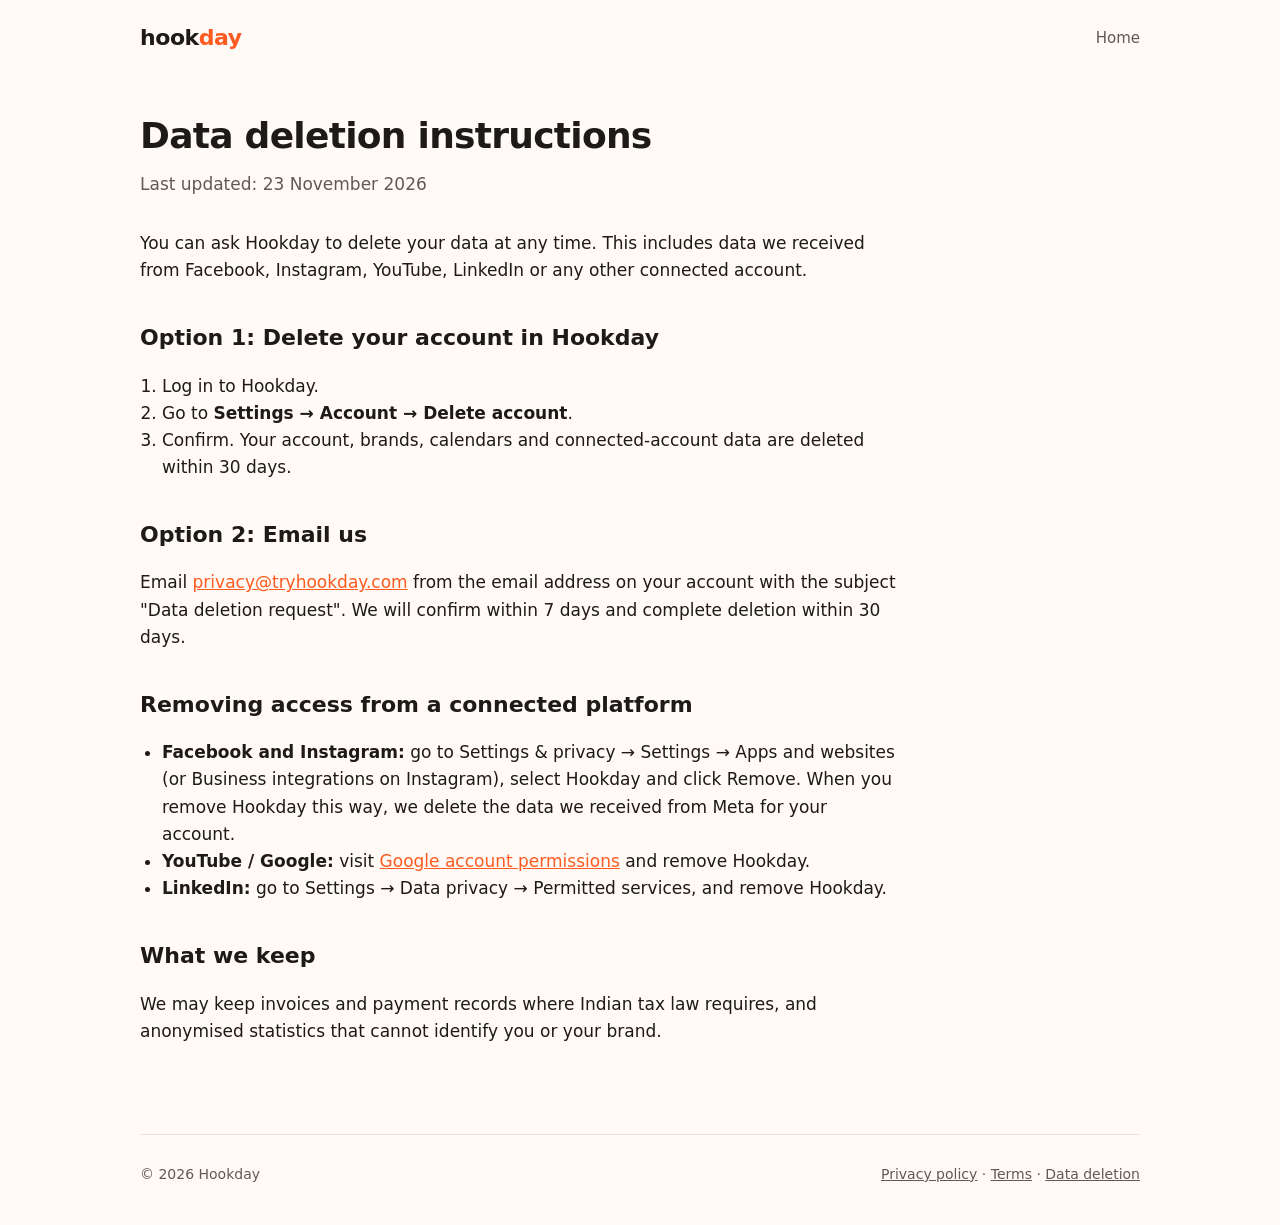
==== site/data-deletion.html @ 972a2514 "Add Hookday website with privacy, terms and data-deletion pages Co-Authored-By: Claude Opus 5.5 <nor" ====
<!doctype html>
<html lang="en">
<head>
  <meta charset="utf-8">
  <meta name="viewport" content="width=device-width, initial-scale=1">
  <title>Data deletion | Hookday</title>
  <link rel="stylesheet" href="styles.css">
</head>
<body>
  <div class="wrap">
    <header class="site"><a class="logo" href="/">hook<span>day</span></a><nav><a href="/">Home</a></nav></header>
    <main class="legal">
      <h1>Data deletion instructions</h1>
      <p class="updated">Last updated: 23 November 2026</p>

      <p>You can ask Hookday to delete your data at any time. This includes data we received from Facebook, Instagram, YouTube, LinkedIn or any other connected account.</p>

      <h2>Option 1: Delete your account in Hookday</h2>
      <ol>
        <li>Log in to Hookday.</li>
        <li>Go to <strong>Settings → Account → Delete account</strong>.</li>
        <li>Confirm. Your account, brands, calendars and connected-account data are deleted within 30 days.</li>
      </ol>

      <h2>Option 2: Email us</h2>
      <p>Email <a href="mailto:privacy@tryhookday.com?subject=Data%20deletion%20request">privacy@tryhookday.com</a> from the email address on your account with the subject "Data deletion request". We will confirm within 7 days and complete deletion within 30 days.</p>

      <h2>Removing access from a connected platform</h2>
      <ul>
        <li><strong>Facebook and Instagram:</strong> go to Settings &amp; privacy → Settings → Apps and websites (or Business integrations on Instagram), select Hookday and click Remove. When you remove Hookday this way, we delete the data we received from Meta for your account.</li>
        <li><strong>YouTube / Google:</strong> visit <a href="https://myaccount.google.com/permissions">Google account permissions</a> and remove Hookday.</li>
        <li><strong>LinkedIn:</strong> go to Settings → Data privacy → Permitted services, and remove Hookday.</li>
      </ul>

      <h2>What we keep</h2>
      <p>We may keep invoices and payment records where Indian tax law requires, and anonymised statistics that cannot identify you or your brand.</p>
    </main>
    <footer class="site"><span>&copy; 2026 Hookday</span><span><a href="privacy.html">Privacy policy</a> · <a href="terms.html">Terms</a> · <a href="data-deletion.html">Data deletion</a></span></footer>
  </div>
</body>
</html>
---- site/styles.css ----
:root {
  --bg: #fffaf5;
  --ink: #1d1a17;
  --muted: #5f5a54;
  --accent: #ff5a1f;
  --accent-ink: #ffffff;
  --card: #ffffff;
  --line: #ece4da;
  --max: 1040px;
}
@media (prefers-color-scheme: dark) {
  :root {
    --bg: #141210;
    --ink: #f4efe9;
    --muted: #b3aba2;
    --card: #1e1b18;
    --line: #2f2a25;
  }
}
* { box-sizing: border-box; }
html { -webkit-text-size-adjust: 100%; }
body {
  margin: 0;
  background: var(--bg);
  color: var(--ink);
  font: 17px/1.6 "Inter", system-ui, -apple-system, "Segoe UI", Roboto, sans-serif;
}
a { color: var(--accent); }
.wrap { max-width: var(--max); margin: 0 auto; padding: 0 20px; }

header.site {
  display: flex; align-items: center; justify-content: space-between;
  padding: 20px 0;
}
.logo { font-weight: 800; font-size: 22px; letter-spacing: -0.02em; color: var(--ink); text-decoration: none; }
.logo span { color: var(--accent); }
nav a { color: var(--muted); text-decoration: none; margin-left: 20px; font-size: 15px; }
nav a:hover { color: var(--ink); }

.hero { padding: 72px 0 56px; }
.hero h1 { font-size: clamp(36px, 6vw, 60px); line-height: 1.08; letter-spacing: -0.03em; margin: 0 0 20px; max-width: 14ch; }
.hero p.lead { font-size: 20px; color: var(--muted); max-width: 56ch; margin: 0 0 32px; }
.btn {
  display: inline-block; background: var(--accent); color: var(--accent-ink);
  padding: 14px 24px; border-radius: 10px; font-weight: 600; text-decoration: none;
}
.btn:hover { filter: brightness(0.95); }
.note { color: var(--muted); font-size: 14px; margin-top: 12px; }

.grid { display: grid; grid-template-columns: 1fr; gap: 20px; padding: 24px 0 64px; }
@media (min-width: 700px) { .grid { grid-template-columns: 1fr 1fr; } }
.card { background: var(--card); border: 1px solid var(--line); border-radius: 14px; padding: 24px; }
.card h3 { margin: 0 0 8px; font-size: 19px; }
.card p { margin: 0; color: var(--muted); font-size: 16px; }

section.how { padding: 16px 0 72px; }
section.how h2 { font-size: 30px; letter-spacing: -0.02em; margin: 0 0 20px; }
section.how ol { padding-left: 22px; color: var(--muted); max-width: 60ch; }
section.how li { margin-bottom: 10px; }
section.how li strong { color: var(--ink); }

.legal { max-width: 760px; padding: 32px 0 72px; }
.legal h1 { font-size: 36px; letter-spacing: -0.02em; margin: 0 0 6px; }
.legal .updated { color: var(--muted); margin: 0 0 32px; }
.legal h2 { font-size: 22px; margin: 36px 0 10px; }
.legal p, .legal li { color: var(--ink); }
.legal ul, .legal ol { padding-left: 22px; }

footer.site {
  border-top: 1px solid var(--line); padding: 28px 0 40px; color: var(--muted); font-size: 14px;
  display: flex; flex-wrap: wrap; gap: 12px 24px; justify-content: space-between;
}
footer.site a { color: var(--muted); }
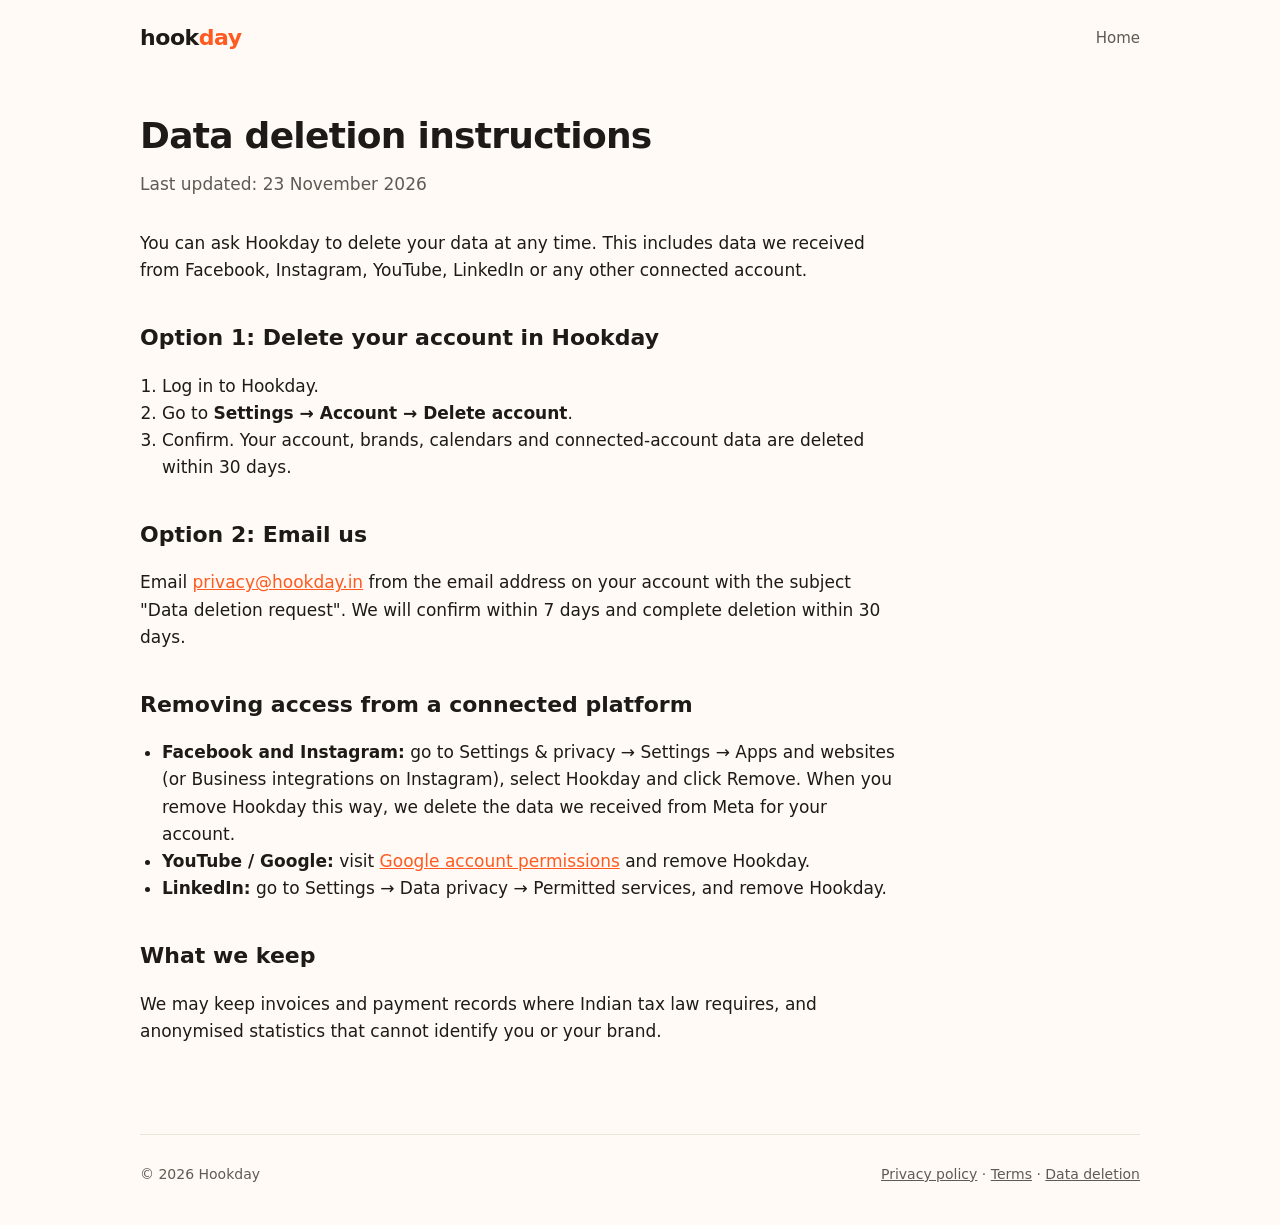
==== commit 2361389d: "Use hookday.in domain and email addresses Co-Authored-By: Claude Opus 5.5 <noreply@anthropic.com> Cl" ====
--- a/site/data-deletion.html
+++ b/site/data-deletion.html
@@ -4,6 +4,7 @@
   <meta charset="utf-8">
   <meta name="viewport" content="width=device-width, initial-scale=1">
   <title>Data deletion | Hookday</title>
+  <link rel="icon" href="assets/hookday-icon-1024.png">
   <link rel="stylesheet" href="styles.css">
 </head>
 <body>
@@ -23,7 +24,7 @@
       </ol>
 
       <h2>Option 2: Email us</h2>
-      <p>Email <a href="mailto:privacy@tryhookday.com?subject=Data%20deletion%20request">privacy@tryhookday.com</a> from the email address on your account with the subject "Data deletion request". We will confirm within 7 days and complete deletion within 30 days.</p>
+      <p>Email <a href="mailto:privacy@hookday.in?subject=Data%20deletion%20request">privacy@hookday.in</a> from the email address on your account with the subject "Data deletion request". We will confirm within 7 days and complete deletion within 30 days.</p>
 
       <h2>Removing access from a connected platform</h2>
       <ul>
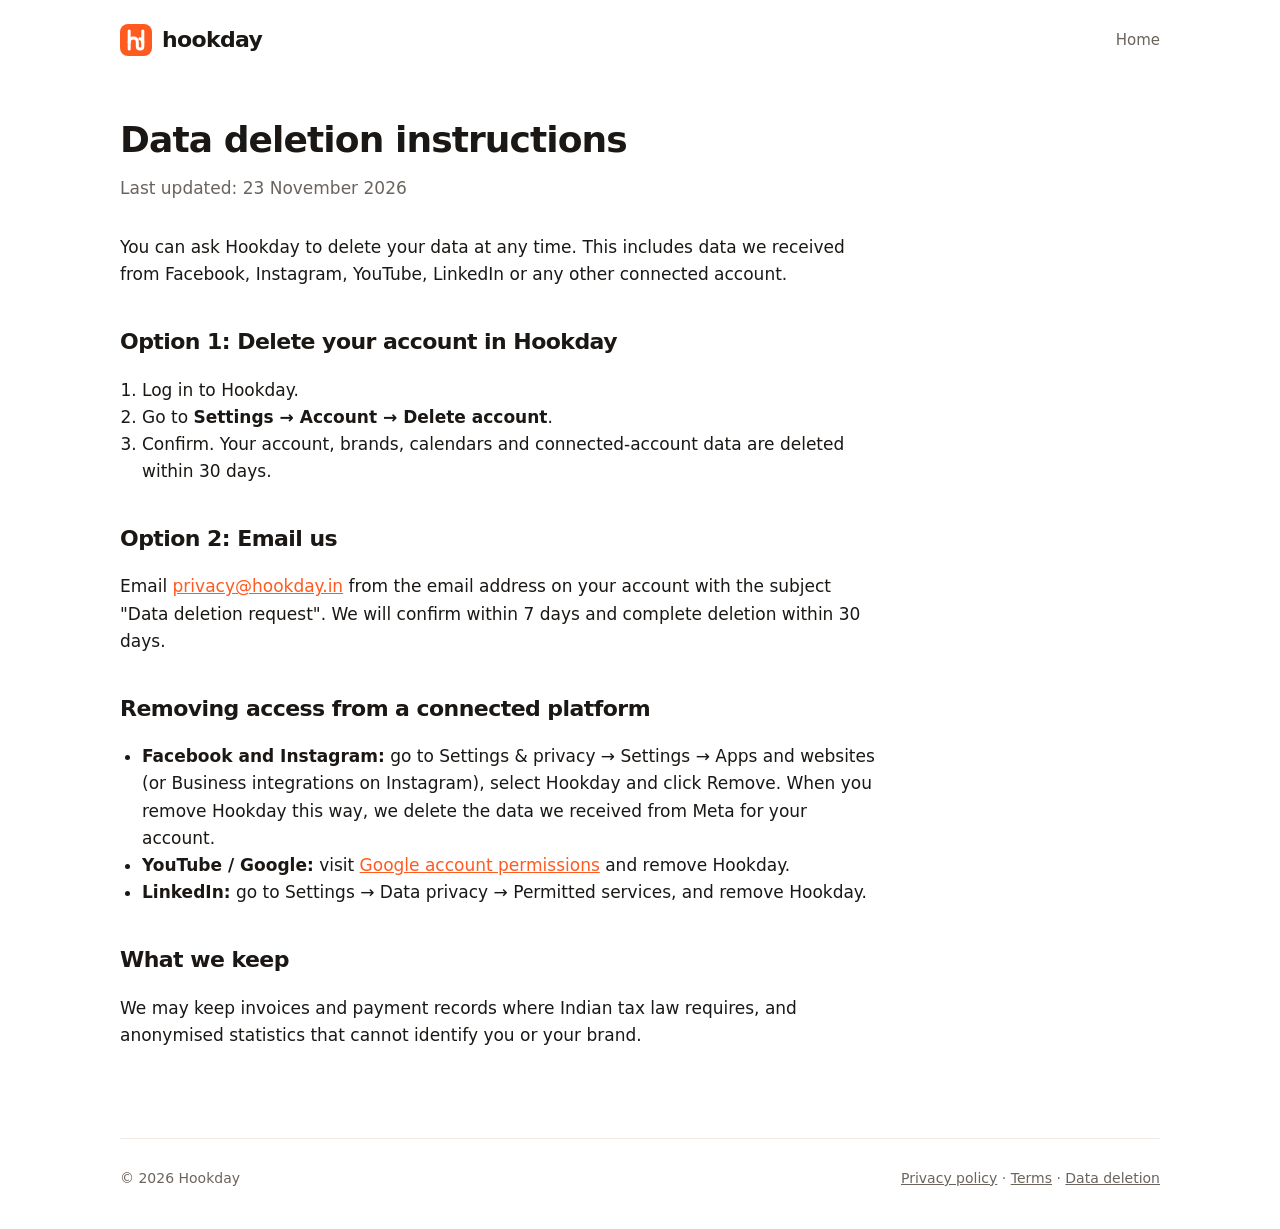
==== commit 6c443e09: "Redesign home page: hero with calendar preview, audiences, early-access CTA Co-Authored-By: Claude O" ====
--- a/site/data-deletion.html
+++ b/site/data-deletion.html
@@ -9,7 +9,7 @@
 </head>
 <body>
   <div class="wrap">
-    <header class="site"><a class="logo" href="/">hook<span>day</span></a><nav><a href="/">Home</a></nav></header>
+    <header class="site"><a class="logo" href="/"><img src="assets/hookday-icon.svg" alt="" width="32" height="32">hookday</a><nav><a href="/">Home</a></nav></header>
     <main class="legal">
       <h1>Data deletion instructions</h1>
       <p class="updated">Last updated: 23 November 2026</p>
--- a/site/styles.css
+++ b/site/styles.css
@@ -1,24 +1,27 @@
 :root {
-  --bg: #fffaf5;
-  --ink: #1d1a17;
-  --muted: #5f5a54;
+  --bg: #ffffff;
+  --soft: #fff6f1;
+  --ink: #1a1714;
+  --muted: #6b645d;
   --accent: #ff5a1f;
-  --accent-ink: #ffffff;
+  --accent-soft: #ffe8dd;
+  --line: #efe8e2;
   --card: #ffffff;
-  --line: #ece4da;
-  --max: 1040px;
+  --max: 1080px;
 }
 @media (prefers-color-scheme: dark) {
   :root {
-    --bg: #141210;
-    --ink: #f4efe9;
-    --muted: #b3aba2;
-    --card: #1e1b18;
-    --line: #2f2a25;
+    --bg: #121110;
+    --soft: #1b1816;
+    --ink: #f4efea;
+    --muted: #aaa29a;
+    --accent-soft: #3a2116;
+    --line: #2a2623;
+    --card: #1b1816;
   }
 }
 * { box-sizing: border-box; }
-html { -webkit-text-size-adjust: 100%; }
+html { -webkit-text-size-adjust: 100%; scroll-behavior: smooth; }
 body {
   margin: 0;
   background: var(--bg);
@@ -26,48 +29,76 @@
   font: 17px/1.6 "Inter", system-ui, -apple-system, "Segoe UI", Roboto, sans-serif;
 }
 a { color: var(--accent); }
+h1, h2, h3 { letter-spacing: -0.025em; }
 .wrap { max-width: var(--max); margin: 0 auto; padding: 0 20px; }
 
-header.site {
-  display: flex; align-items: center; justify-content: space-between;
-  padding: 20px 0;
-}
-.logo { font-weight: 800; font-size: 22px; letter-spacing: -0.02em; color: var(--ink); text-decoration: none; }
-.logo span { color: var(--accent); }
-nav a { color: var(--muted); text-decoration: none; margin-left: 20px; font-size: 15px; }
+/* Header */
+header.site { display: flex; align-items: center; justify-content: space-between; padding: 22px 0; gap: 16px; }
+.logo { display: inline-flex; align-items: center; gap: 10px; font-weight: 800; font-size: 22px; letter-spacing: -0.03em; color: var(--ink); text-decoration: none; }
+.logo img { border-radius: 8px; display: block; }
+nav { display: flex; align-items: center; gap: 24px; }
+nav a { color: var(--muted); text-decoration: none; font-size: 15px; font-weight: 500; }
 nav a:hover { color: var(--ink); }
+nav a.nav-cta { color: var(--accent); }
+@media (max-width: 640px) { nav a:not(.nav-cta) { display: none; } }
 
-.hero { padding: 72px 0 56px; }
-.hero h1 { font-size: clamp(36px, 6vw, 60px); line-height: 1.08; letter-spacing: -0.03em; margin: 0 0 20px; max-width: 14ch; }
-.hero p.lead { font-size: 20px; color: var(--muted); max-width: 56ch; margin: 0 0 32px; }
-.btn {
-  display: inline-block; background: var(--accent); color: var(--accent-ink);
-  padding: 14px 24px; border-radius: 10px; font-weight: 600; text-decoration: none;
-}
+/* Buttons */
+.btn { display: inline-block; background: var(--accent); color: #fff; padding: 14px 26px; border-radius: 999px; font-weight: 600; text-decoration: none; }
 .btn:hover { filter: brightness(0.95); }
-.note { color: var(--muted); font-size: 14px; margin-top: 12px; }
+.btn-light { background: #fff; color: var(--accent); }
 
-.grid { display: grid; grid-template-columns: 1fr; gap: 20px; padding: 24px 0 64px; }
-@media (min-width: 700px) { .grid { grid-template-columns: 1fr 1fr; } }
-.card { background: var(--card); border: 1px solid var(--line); border-radius: 14px; padding: 24px; }
-.card h3 { margin: 0 0 8px; font-size: 19px; }
-.card p { margin: 0; color: var(--muted); font-size: 16px; }
+/* Hero */
+.hero { display: grid; grid-template-columns: 1fr; gap: 48px; align-items: center; padding: 56px 0 72px; }
+@media (min-width: 900px) { .hero { grid-template-columns: 1.1fr 0.9fr; padding: 88px 0 104px; } }
+.hero h1 { font-size: clamp(40px, 6vw, 64px); line-height: 1.04; margin: 0 0 22px; font-weight: 800; }
+.lead { font-size: 20px; color: var(--muted); margin: 0 0 32px; max-width: 34em; }
+.note { color: var(--muted); font-size: 14px; margin: 14px 0 0; }
 
-section.how { padding: 16px 0 72px; }
-section.how h2 { font-size: 30px; letter-spacing: -0.02em; margin: 0 0 20px; }
-section.how ol { padding-left: 22px; color: var(--muted); max-width: 60ch; }
-section.how li { margin-bottom: 10px; }
-section.how li strong { color: var(--ink); }
+/* Product mock */
+.mock { background: var(--soft); border-radius: 24px; padding: 22px; display: grid; gap: 12px; }
+.mock-head { display: flex; justify-content: space-between; align-items: baseline; padding: 2px 4px 6px; gap: 12px; }
+.mock-title { font-weight: 700; }
+.mock-brand { color: var(--muted); font-size: 13px; }
+.idea { position: relative; display: flex; gap: 16px; background: var(--card); border: 1px solid var(--line); border-radius: 16px; padding: 16px; }
+.idea.hot { border-color: var(--accent); }
+.idea-date { flex: 0 0 48px; text-align: center; line-height: 1.1; }
+.idea-date b { display: block; font-size: 20px; }
+.idea-date span { font-size: 12px; color: var(--muted); }
+.idea-body { min-width: 0; }
+.idea-hook { margin: 6px 0 2px; font-weight: 600; font-size: 15px; line-height: 1.4; }
+.idea-why { margin: 0; color: var(--muted); font-size: 13px; }
+.tag { display: inline-block; font-size: 11px; font-weight: 600; text-transform: uppercase; letter-spacing: 0.05em; color: var(--muted); }
+.tag-hot { color: var(--accent); }
+.approve { position: absolute; top: 14px; right: 14px; font-size: 12px; font-weight: 600; color: #fff; background: var(--accent); padding: 5px 12px; border-radius: 999px; }
+@media (max-width: 420px) { .approve { display: none; } }
 
+/* Features */
+.features { display: grid; grid-template-columns: 1fr; gap: 40px 56px; padding: 32px 0 88px; border-top: 1px solid var(--line); padding-top: 72px; }
+@media (min-width: 700px) { .features { grid-template-columns: 1fr 1fr; } }
+.feature h3 { margin: 0 0 8px; font-size: 20px; }
+.feature p { margin: 0; color: var(--muted); }
+
+/* How + who */
+.how, .who { padding: 0 0 88px; }
+.how h2, .who h2, .cta h2 { font-size: clamp(28px, 4vw, 38px); margin: 0 0 28px; }
+.steps { display: grid; grid-template-columns: 1fr; gap: 28px; }
+@media (min-width: 760px) { .steps { grid-template-columns: repeat(3, 1fr); gap: 32px; } }
+.step h3 { margin: 0 0 6px; font-size: 19px; }
+.step p { margin: 0; color: var(--muted); }
+.num { display: inline-flex; align-items: center; justify-content: center; width: 32px; height: 32px; border-radius: 50%; background: var(--accent-soft); color: var(--accent); font-weight: 700; font-size: 15px; margin-bottom: 14px; }
+
+/* CTA */
+.cta { background: var(--accent); color: #fff; border-radius: 28px; padding: 56px 28px; text-align: center; margin-bottom: 72px; }
+.cta h2 { margin-bottom: 12px; }
+.cta p { margin: 0 auto 28px; max-width: 32em; opacity: 0.95; }
+
+/* Legal pages */
 .legal { max-width: 760px; padding: 32px 0 72px; }
-.legal h1 { font-size: 36px; letter-spacing: -0.02em; margin: 0 0 6px; }
+.legal h1 { font-size: 36px; margin: 0 0 6px; }
 .legal .updated { color: var(--muted); margin: 0 0 32px; }
 .legal h2 { font-size: 22px; margin: 36px 0 10px; }
-.legal p, .legal li { color: var(--ink); }
 .legal ul, .legal ol { padding-left: 22px; }
 
-footer.site {
-  border-top: 1px solid var(--line); padding: 28px 0 40px; color: var(--muted); font-size: 14px;
-  display: flex; flex-wrap: wrap; gap: 12px 24px; justify-content: space-between;
-}
+/* Footer */
+footer.site { border-top: 1px solid var(--line); padding: 28px 0 40px; color: var(--muted); font-size: 14px; display: flex; flex-wrap: wrap; gap: 12px 24px; justify-content: space-between; }
 footer.site a { color: var(--muted); }
